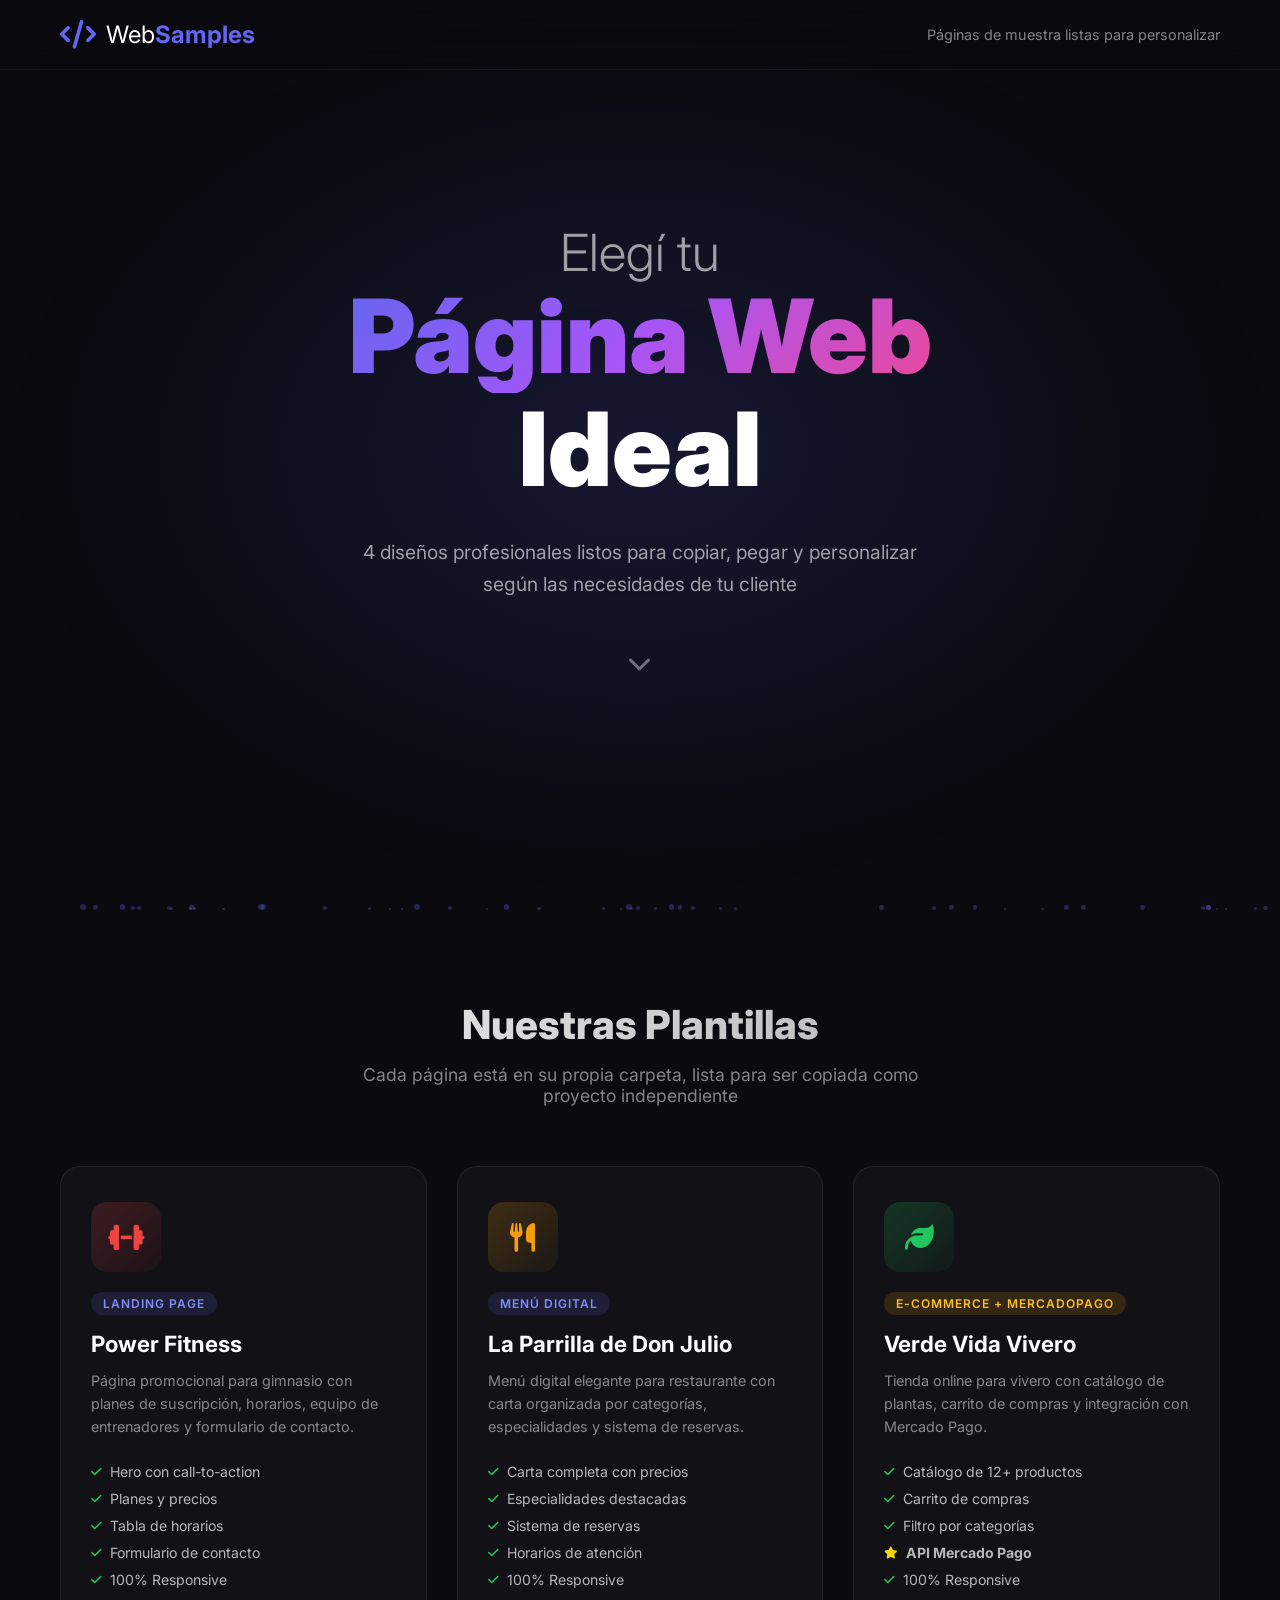
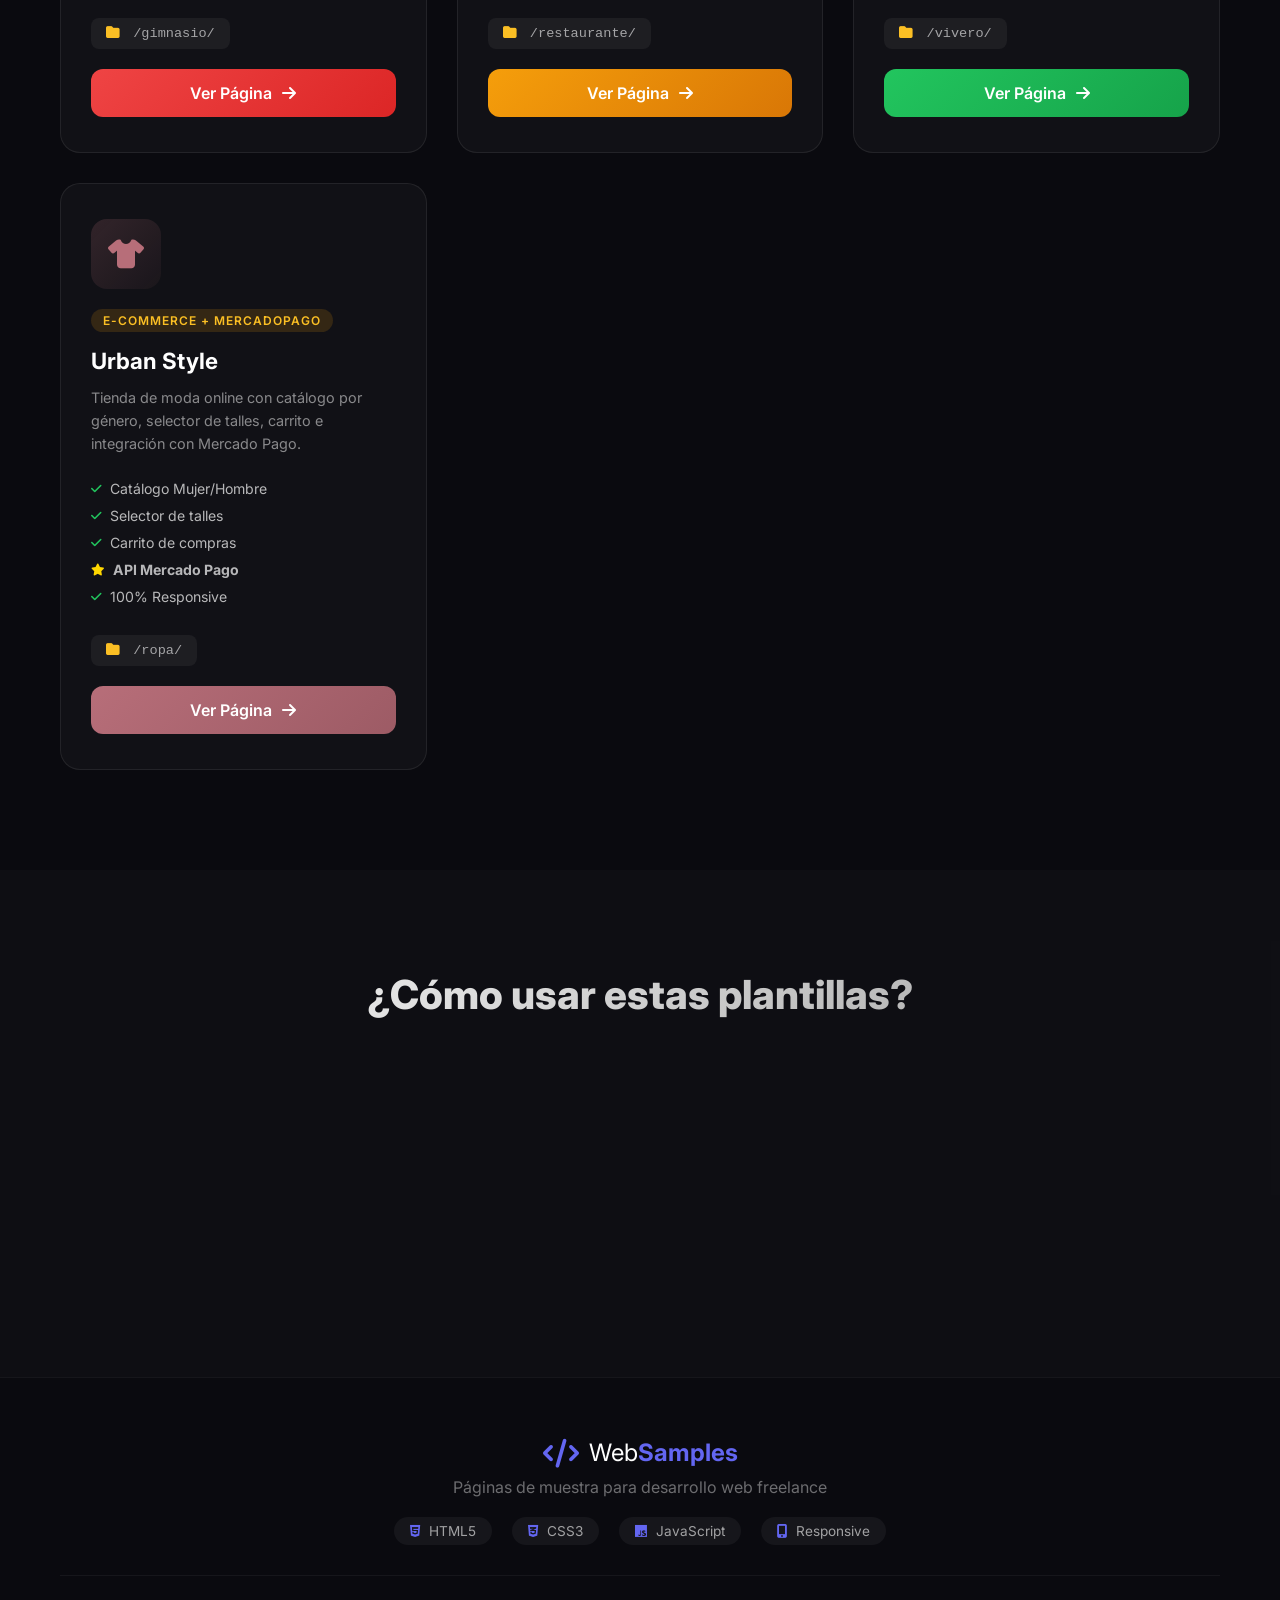
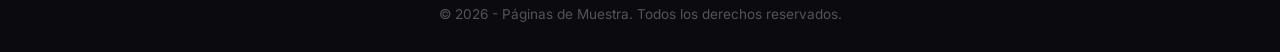
==== index.html @ 3591f4b6 "feat: Coleccion de 4 plantillas web completas (Gimnasio, Restaurante, Vivero y Ropa con Mercado Pago" ====
<!DOCTYPE html>
<html lang="es">
<head>
    <meta charset="UTF-8">
    <meta name="viewport" content="width=device-width, initial-scale=1.0">
    <title>Páginas de Muestra | Portfolio Web</title>
    <link rel="preconnect" href="https://fonts.googleapis.com">
    <link rel="preconnect" href="https://fonts.gstatic.com" crossorigin>
    <link href="https://fonts.googleapis.com/css2?family=Inter:wght@300;400;500;600;700;800;900&display=swap" rel="stylesheet">
    <link rel="stylesheet" href="https://cdnjs.cloudflare.com/ajax/libs/font-awesome/6.5.0/css/all.min.css">
    <link rel="stylesheet" href="css/main.css">
</head>
<body>
    <!-- Partículas de fondo -->
    <div class="particles" id="particles"></div>

    <!-- Header -->
    <header class="header">
        <div class="container">
            <div class="logo">
                <i class="fas fa-code"></i>
                <span>Web<strong>Samples</strong></span>
            </div>
            <p class="tagline">Páginas de muestra listas para personalizar</p>
        </div>
    </header>

    <!-- Hero -->
    <section class="hero">
        <div class="container">
            <h1 class="hero-title">
                <span class="line1">Elegí tu</span>
                <span class="line2">Página Web</span>
                <span class="line3">Ideal</span>
            </h1>
            <p class="hero-subtitle">4 diseños profesionales listos para copiar, pegar y personalizar según las necesidades de tu cliente</p>
            <div class="scroll-indicator">
                <i class="fas fa-chevron-down"></i>
            </div>
        </div>
    </section>

    <!-- Páginas -->
    <section class="pages-section" id="paginas">
        <div class="container">
            <h2 class="section-title">Nuestras Plantillas</h2>
            <p class="section-subtitle">Cada página está en su propia carpeta, lista para ser copiada como proyecto independiente</p>
            
            <div class="pages-grid">
                <!-- Gimnasio -->
                <div class="page-card" data-category="fitness">
                    <div class="card-icon gym-icon">
                        <i class="fas fa-dumbbell"></i>
                    </div>
                    <div class="card-badge">Landing Page</div>
                    <h3>Power Fitness</h3>
                    <p class="card-description">Página promocional para gimnasio con planes de suscripción, horarios, equipo de entrenadores y formulario de contacto.</p>
                    <ul class="card-features">
                        <li><i class="fas fa-check"></i> Hero con call-to-action</li>
                        <li><i class="fas fa-check"></i> Planes y precios</li>
                        <li><i class="fas fa-check"></i> Tabla de horarios</li>
                        <li><i class="fas fa-check"></i> Formulario de contacto</li>
                        <li><i class="fas fa-check"></i> 100% Responsive</li>
                    </ul>
                    <div class="card-folder">
                        <i class="fas fa-folder"></i> /gimnasio/
                    </div>
                    <a href="gimnasio/index.html" class="card-button gym-button">
                        <span>Ver Página</span>
                        <i class="fas fa-arrow-right"></i>
                    </a>
                </div>

                <!-- Restaurante -->
                <div class="page-card" data-category="food">
                    <div class="card-icon restaurant-icon">
                        <i class="fas fa-utensils"></i>
                    </div>
                    <div class="card-badge">Menú Digital</div>
                    <h3>La Parrilla de Don Julio</h3>
                    <p class="card-description">Menú digital elegante para restaurante con carta organizada por categorías, especialidades y sistema de reservas.</p>
                    <ul class="card-features">
                        <li><i class="fas fa-check"></i> Carta completa con precios</li>
                        <li><i class="fas fa-check"></i> Especialidades destacadas</li>
                        <li><i class="fas fa-check"></i> Sistema de reservas</li>
                        <li><i class="fas fa-check"></i> Horarios de atención</li>
                        <li><i class="fas fa-check"></i> 100% Responsive</li>
                    </ul>
                    <div class="card-folder">
                        <i class="fas fa-folder"></i> /restaurante/
                    </div>
                    <a href="restaurante/index.html" class="card-button restaurant-button">
                        <span>Ver Página</span>
                        <i class="fas fa-arrow-right"></i>
                    </a>
                </div>

                <!-- Vivero -->
                <div class="page-card" data-category="ecommerce">
                    <div class="card-icon nursery-icon">
                        <i class="fas fa-leaf"></i>
                    </div>
                    <div class="card-badge badge-special">E-Commerce + MercadoPago</div>
                    <h3>Verde Vida Vivero</h3>
                    <p class="card-description">Tienda online para vivero con catálogo de plantas, carrito de compras y integración con Mercado Pago.</p>
                    <ul class="card-features">
                        <li><i class="fas fa-check"></i> Catálogo de 12+ productos</li>
                        <li><i class="fas fa-check"></i> Carrito de compras</li>
                        <li><i class="fas fa-check"></i> Filtro por categorías</li>
                        <li><i class="fas fa-star" style="color: #FFD700;"></i> <strong>API Mercado Pago</strong></li>
                        <li><i class="fas fa-check"></i> 100% Responsive</li>
                    </ul>
                    <div class="card-folder">
                        <i class="fas fa-folder"></i> /vivero/
                    </div>
                    <a href="vivero/index.html" class="card-button nursery-button">
                        <span>Ver Página</span>
                        <i class="fas fa-arrow-right"></i>
                    </a>
                </div>

                <!-- Ropa -->
                <div class="page-card" data-category="ecommerce">
                    <div class="card-icon clothing-icon">
                        <i class="fas fa-tshirt"></i>
                    </div>
                    <div class="card-badge badge-special">E-Commerce + MercadoPago</div>
                    <h3>Urban Style</h3>
                    <p class="card-description">Tienda de moda online con catálogo por género, selector de talles, carrito e integración con Mercado Pago.</p>
                    <ul class="card-features">
                        <li><i class="fas fa-check"></i> Catálogo Mujer/Hombre</li>
                        <li><i class="fas fa-check"></i> Selector de talles</li>
                        <li><i class="fas fa-check"></i> Carrito de compras</li>
                        <li><i class="fas fa-star" style="color: #FFD700;"></i> <strong>API Mercado Pago</strong></li>
                        <li><i class="fas fa-check"></i> 100% Responsive</li>
                    </ul>
                    <div class="card-folder">
                        <i class="fas fa-folder"></i> /ropa/
                    </div>
                    <a href="ropa/index.html" class="card-button clothing-button">
                        <span>Ver Página</span>
                        <i class="fas fa-arrow-right"></i>
                    </a>
                </div>
            </div>
        </div>
    </section>

    <!-- Info Section -->
    <section class="info-section">
        <div class="container">
            <h2 class="section-title">¿Cómo usar estas plantillas?</h2>
            <div class="steps-grid">
                <div class="step">
                    <div class="step-number">1</div>
                    <h3>Elegí la plantilla</h3>
                    <p>Revisá las 4 opciones y elegí la que mejor se adapte al negocio de tu cliente.</p>
                </div>
                <div class="step">
                    <div class="step-number">2</div>
                    <h3>Copiá la carpeta</h3>
                    <p>Cada página está en su propia carpeta independiente. Copiala a tu proyecto.</p>
                </div>
                <div class="step">
                    <div class="step-number">3</div>
                    <h3>Personalizá</h3>
                    <p>Modificá textos, colores, imágenes y contenido según las necesidades del cliente.</p>
                </div>
                <div class="step">
                    <div class="step-number">4</div>
                    <h3>Publicá</h3>
                    <p>Subí la página a un hosting y ¡listo! Tu cliente ya tiene su sitio web.</p>
                </div>
            </div>
        </div>
    </section>

    <!-- Footer -->
    <footer class="footer">
        <div class="container">
            <div class="footer-content">
                <div class="footer-logo">
                    <i class="fas fa-code"></i>
                    <span>Web<strong>Samples</strong></span>
                </div>
                <p>Páginas de muestra para desarrollo web freelance</p>
                <div class="footer-tech">
                    <span><i class="fab fa-html5"></i> HTML5</span>
                    <span><i class="fab fa-css3-alt"></i> CSS3</span>
                    <span><i class="fab fa-js"></i> JavaScript</span>
                    <span><i class="fas fa-mobile-alt"></i> Responsive</span>
                </div>
            </div>
            <div class="footer-bottom">
                <p>&copy; 2026 - Páginas de Muestra. Todos los derechos reservados.</p>
            </div>
        </div>
    </footer>

    <script>
        // Crear partículas de fondo
        const particlesContainer = document.getElementById('particles');
        for (let i = 0; i < 50; i++) {
            const particle = document.createElement('div');
            particle.classList.add('particle');
            particle.style.left = Math.random() * 100 + '%';
            particle.style.animationDelay = Math.random() * 20 + 's';
            particle.style.animationDuration = (Math.random() * 10 + 10) + 's';
            particle.style.width = particle.style.height = (Math.random() * 4 + 2) + 'px';
            particlesContainer.appendChild(particle);
        }

        // Animación de entrada de las cards
        const observer = new IntersectionObserver((entries) => {
            entries.forEach((entry, index) => {
                if (entry.isIntersecting) {
                    setTimeout(() => {
                        entry.target.classList.add('visible');
                    }, index * 150);
                }
            });
        }, { threshold: 0.1 });

        document.querySelectorAll('.page-card, .step').forEach(el => observer.observe(el));

        // Smooth scroll
        document.querySelector('.scroll-indicator').addEventListener('click', () => {
            document.getElementById('paginas').scrollIntoView({ behavior: 'smooth' });
        });
    </script>
</body>
</html>
---- css/main.css ----
/* ========================================
   MAIN STYLES - Página Principal
   ======================================== */

/* Reset & Base */
*, *::before, *::after {
    margin: 0;
    padding: 0;
    box-sizing: border-box;
}

html {
    scroll-behavior: smooth;
}

body {
    font-family: 'Inter', sans-serif;
    background: #0a0a0f;
    color: #ffffff;
    overflow-x: hidden;
}

.container {
    max-width: 1200px;
    margin: 0 auto;
    padding: 0 20px;
}

/* Partículas */
.particles {
    position: fixed;
    top: 0;
    left: 0;
    width: 100%;
    height: 100%;
    pointer-events: none;
    z-index: 0;
}

.particle {
    position: absolute;
    bottom: -10px;
    background: rgba(99, 102, 241, 0.3);
    border-radius: 50%;
    animation: float-up linear infinite;
}

@keyframes float-up {
    0% {
        transform: translateY(0) rotate(0deg);
        opacity: 0;
    }
    10% {
        opacity: 1;
    }
    90% {
        opacity: 1;
    }
    100% {
        transform: translateY(-100vh) rotate(720deg);
        opacity: 0;
    }
}

/* Header */
.header {
    position: fixed;
    top: 0;
    left: 0;
    width: 100%;
    padding: 20px 0;
    z-index: 100;
    background: rgba(10, 10, 15, 0.8);
    backdrop-filter: blur(20px);
    border-bottom: 1px solid rgba(255, 255, 255, 0.05);
}

.header .container {
    display: flex;
    justify-content: space-between;
    align-items: center;
}

.logo {
    display: flex;
    align-items: center;
    gap: 10px;
    font-size: 1.5rem;
    color: #fff;
}

.logo i {
    color: #6366f1;
    font-size: 1.8rem;
}

.logo strong {
    color: #6366f1;
}

.tagline {
    color: rgba(255, 255, 255, 0.5);
    font-size: 0.9rem;
}

/* Hero */
.hero {
    min-height: 100vh;
    display: flex;
    align-items: center;
    justify-content: center;
    text-align: center;
    position: relative;
    background: radial-gradient(ellipse at center, rgba(99, 102, 241, 0.15) 0%, transparent 70%);
}

.hero-title {
    font-size: clamp(3rem, 8vw, 7rem);
    font-weight: 900;
    line-height: 1.1;
    margin-bottom: 30px;
}

.hero-title .line1 {
    display: block;
    color: rgba(255, 255, 255, 0.6);
    font-weight: 300;
    font-size: 0.5em;
}

.hero-title .line2 {
    display: block;
    background: linear-gradient(135deg, #6366f1, #a855f7, #ec4899);
    -webkit-background-clip: text;
    -webkit-text-fill-color: transparent;
    background-clip: text;
}

.hero-title .line3 {
    display: block;
    color: #ffffff;
}

.hero-subtitle {
    font-size: 1.2rem;
    color: rgba(255, 255, 255, 0.6);
    max-width: 600px;
    margin: 0 auto 50px;
    line-height: 1.7;
}

.scroll-indicator {
    cursor: pointer;
    animation: bounce 2s infinite;
}

.scroll-indicator i {
    font-size: 1.5rem;
    color: rgba(255, 255, 255, 0.4);
    transition: color 0.3s;
}

.scroll-indicator:hover i {
    color: #6366f1;
}

@keyframes bounce {
    0%, 20%, 50%, 80%, 100% { transform: translateY(0); }
    40% { transform: translateY(-15px); }
    60% { transform: translateY(-7px); }
}

/* Section Titles */
.section-title {
    text-align: center;
    font-size: 2.5rem;
    font-weight: 800;
    margin-bottom: 15px;
    background: linear-gradient(135deg, #ffffff, #a0a0a0);
    -webkit-background-clip: text;
    -webkit-text-fill-color: transparent;
    background-clip: text;
}

.section-subtitle {
    text-align: center;
    color: rgba(255, 255, 255, 0.5);
    font-size: 1.1rem;
    margin-bottom: 60px;
    max-width: 600px;
    margin-left: auto;
    margin-right: auto;
}

/* Pages Section */
.pages-section {
    padding: 100px 0;
    position: relative;
    z-index: 1;
}

.pages-grid {
    display: grid;
    grid-template-columns: repeat(auto-fit, minmax(280px, 1fr));
    gap: 30px;
}

/* Page Cards */
.page-card {
    background: rgba(255, 255, 255, 0.03);
    border: 1px solid rgba(255, 255, 255, 0.08);
    border-radius: 20px;
    padding: 35px 30px;
    position: relative;
    overflow: hidden;
    transition: all 0.4s cubic-bezier(0.4, 0, 0.2, 1);
    opacity: 0;
    transform: translateY(40px);
}

.page-card.visible {
    opacity: 1;
    transform: translateY(0);
}

.page-card:hover {
    transform: translateY(-10px);
    border-color: rgba(99, 102, 241, 0.3);
    box-shadow: 0 20px 60px rgba(99, 102, 241, 0.15);
}

.page-card::before {
    content: '';
    position: absolute;
    top: 0;
    left: 0;
    width: 100%;
    height: 3px;
    background: linear-gradient(90deg, transparent, #6366f1, transparent);
    opacity: 0;
    transition: opacity 0.4s;
}

.page-card:hover::before {
    opacity: 1;
}

.card-icon {
    width: 70px;
    height: 70px;
    border-radius: 16px;
    display: flex;
    align-items: center;
    justify-content: center;
    font-size: 1.8rem;
    margin-bottom: 20px;
}

.gym-icon {
    background: linear-gradient(135deg, rgba(239, 68, 68, 0.2), rgba(239, 68, 68, 0.05));
    color: #ef4444;
}

.restaurant-icon {
    background: linear-gradient(135deg, rgba(245, 158, 11, 0.2), rgba(245, 158, 11, 0.05));
    color: #f59e0b;
}

.nursery-icon {
    background: linear-gradient(135deg, rgba(34, 197, 94, 0.2), rgba(34, 197, 94, 0.05));
    color: #22c55e;
}

.clothing-icon {
    background: linear-gradient(135deg, rgba(183, 110, 121, 0.2), rgba(183, 110, 121, 0.05));
    color: #B76E79;
}

.card-badge {
    display: inline-block;
    padding: 4px 12px;
    border-radius: 20px;
    font-size: 0.75rem;
    font-weight: 600;
    text-transform: uppercase;
    letter-spacing: 1px;
    background: rgba(99, 102, 241, 0.15);
    color: #818cf8;
    margin-bottom: 15px;
}

.badge-special {
    background: rgba(245, 158, 11, 0.15);
    color: #fbbf24;
}

.page-card h3 {
    font-size: 1.4rem;
    font-weight: 700;
    margin-bottom: 12px;
}

.card-description {
    color: rgba(255, 255, 255, 0.5);
    font-size: 0.9rem;
    line-height: 1.6;
    margin-bottom: 20px;
}

.card-features {
    list-style: none;
    margin-bottom: 25px;
}

.card-features li {
    padding: 5px 0;
    font-size: 0.88rem;
    color: rgba(255, 255, 255, 0.7);
    display: flex;
    align-items: center;
    gap: 8px;
}

.card-features li i {
    color: #22c55e;
    font-size: 0.75rem;
}

.card-folder {
    background: rgba(255, 255, 255, 0.05);
    border-radius: 8px;
    padding: 8px 15px;
    font-size: 0.85rem;
    font-family: 'Courier New', monospace;
    color: rgba(255, 255, 255, 0.6);
    margin-bottom: 20px;
    display: inline-block;
}

.card-folder i {
    color: #fbbf24;
    margin-right: 5px;
}

.card-button {
    display: flex;
    align-items: center;
    justify-content: center;
    gap: 10px;
    width: 100%;
    padding: 14px;
    border-radius: 12px;
    font-size: 1rem;
    font-weight: 600;
    text-decoration: none;
    color: #fff;
    transition: all 0.3s ease;
    position: relative;
    overflow: hidden;
}

.gym-button {
    background: linear-gradient(135deg, #ef4444, #dc2626);
}

.restaurant-button {
    background: linear-gradient(135deg, #f59e0b, #d97706);
}

.nursery-button {
    background: linear-gradient(135deg, #22c55e, #16a34a);
}

.clothing-button {
    background: linear-gradient(135deg, #B76E79, #9D5B65);
}

.card-button:hover {
    transform: scale(1.03);
    box-shadow: 0 8px 25px rgba(0, 0, 0, 0.3);
}

.card-button i {
    transition: transform 0.3s;
}

.card-button:hover i {
    transform: translateX(5px);
}

/* Info Section */
.info-section {
    padding: 100px 0;
    background: rgba(255, 255, 255, 0.02);
    position: relative;
    z-index: 1;
}

.steps-grid {
    display: grid;
    grid-template-columns: repeat(auto-fit, minmax(240px, 1fr));
    gap: 30px;
}

.step {
    text-align: center;
    padding: 30px 20px;
    opacity: 0;
    transform: translateY(30px);
    transition: all 0.5s ease;
}

.step.visible {
    opacity: 1;
    transform: translateY(0);
}

.step-number {
    width: 60px;
    height: 60px;
    border-radius: 50%;
    background: linear-gradient(135deg, #6366f1, #a855f7);
    display: flex;
    align-items: center;
    justify-content: center;
    font-size: 1.5rem;
    font-weight: 800;
    margin: 0 auto 20px;
}

.step h3 {
    font-size: 1.2rem;
    margin-bottom: 10px;
}

.step p {
    color: rgba(255, 255, 255, 0.5);
    font-size: 0.9rem;
    line-height: 1.6;
}

/* Footer */
.footer {
    padding: 60px 0 30px;
    border-top: 1px solid rgba(255, 255, 255, 0.05);
    position: relative;
    z-index: 1;
}

.footer-content {
    text-align: center;
    margin-bottom: 30px;
}

.footer-logo {
    display: flex;
    align-items: center;
    justify-content: center;
    gap: 10px;
    font-size: 1.5rem;
    margin-bottom: 10px;
}

.footer-logo i {
    color: #6366f1;
    font-size: 1.8rem;
}

.footer-logo strong {
    color: #6366f1;
}

.footer-content > p {
    color: rgba(255, 255, 255, 0.4);
    margin-bottom: 20px;
}

.footer-tech {
    display: flex;
    justify-content: center;
    gap: 20px;
    flex-wrap: wrap;
}

.footer-tech span {
    background: rgba(255, 255, 255, 0.05);
    padding: 6px 16px;
    border-radius: 20px;
    font-size: 0.85rem;
    color: rgba(255, 255, 255, 0.6);
}

.footer-tech span i {
    margin-right: 5px;
    color: #6366f1;
}

.footer-bottom {
    text-align: center;
    padding-top: 30px;
    border-top: 1px solid rgba(255, 255, 255, 0.05);
}

.footer-bottom p {
    color: rgba(255, 255, 255, 0.3);
    font-size: 0.85rem;
}

/* Responsive */
@media (max-width: 768px) {
    .header .container {
        flex-direction: column;
        gap: 5px;
    }

    .tagline {
        font-size: 0.8rem;
    }

    .hero-title {
        font-size: clamp(2.5rem, 10vw, 4rem);
    }

    .hero-subtitle {
        font-size: 1rem;
        padding: 0 20px;
    }

    .pages-grid {
        grid-template-columns: 1fr;
        max-width: 400px;
        margin: 0 auto;
    }

    .steps-grid {
        grid-template-columns: 1fr 1fr;
    }

    .section-title {
        font-size: 2rem;
    }
}

@media (max-width: 480px) {
    .steps-grid {
        grid-template-columns: 1fr;
    }

    .footer-tech {
        gap: 10px;
    }
}
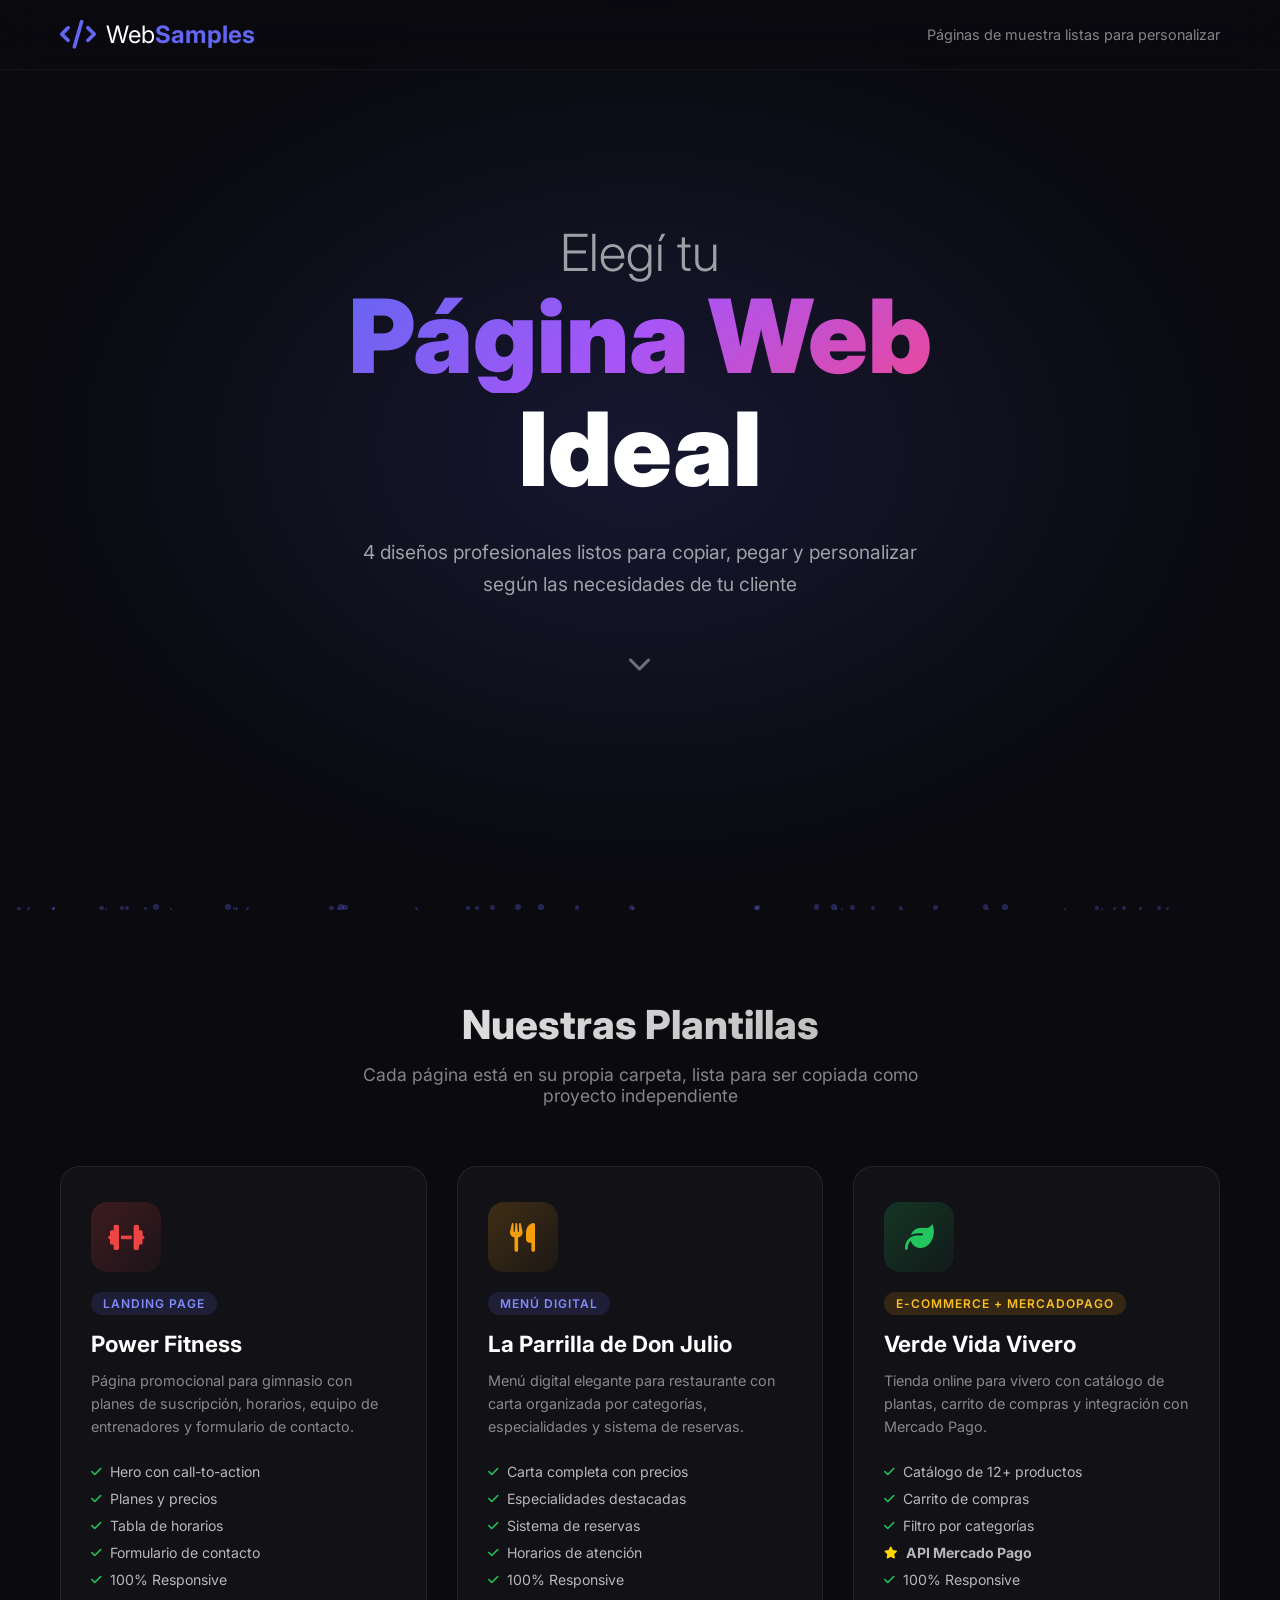
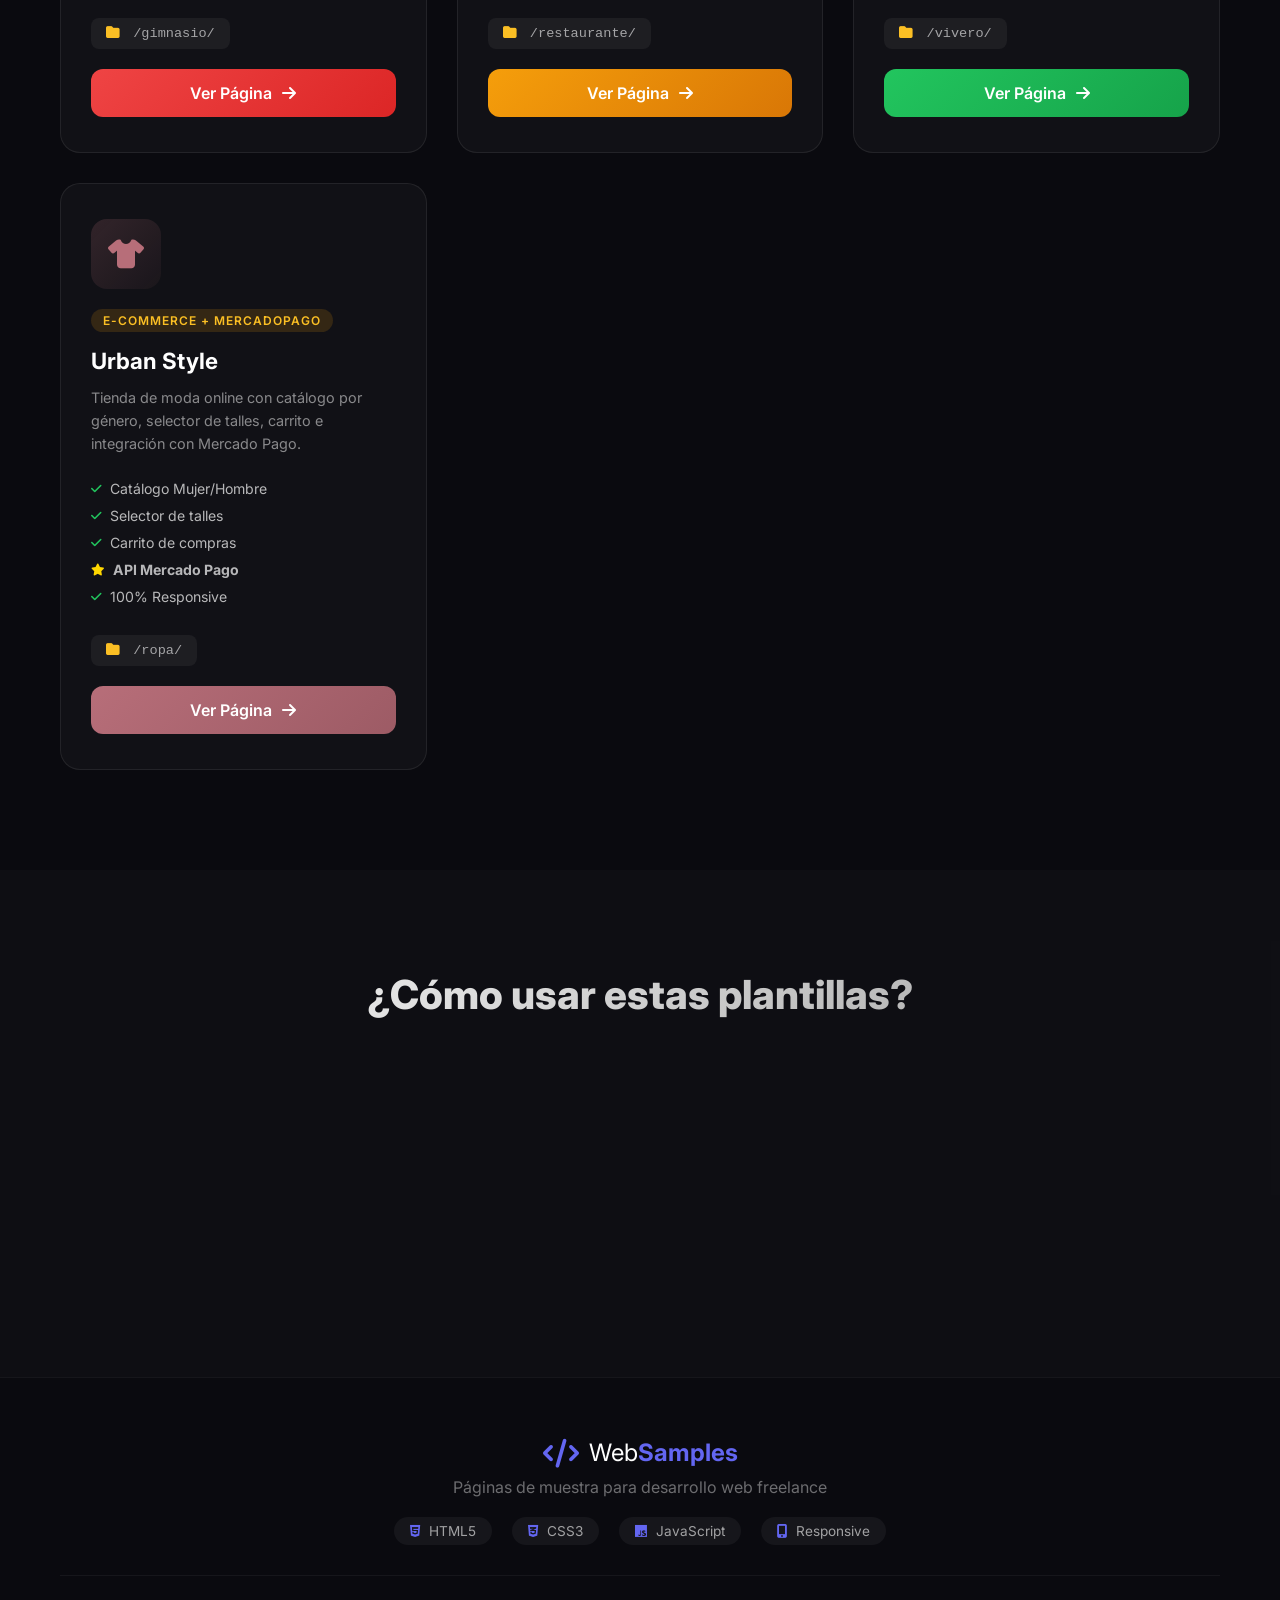
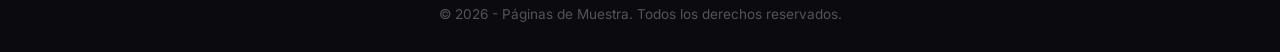
==== commit c54d5c2f: "fix: Normalizar rutas de subdirectorios para carga correcta de estilos en todas las paginas" ====
--- a/index.html
+++ b/index.html
@@ -65,7 +65,7 @@
                     <div class="card-folder">
                         <i class="fas fa-folder"></i> /gimnasio/
                     </div>
-                    <a href="gimnasio/index.html" class="card-button gym-button">
+                    <a href="gimnasio/" class="card-button gym-button">
                         <span>Ver Página</span>
                         <i class="fas fa-arrow-right"></i>
                     </a>
@@ -89,7 +89,7 @@
                     <div class="card-folder">
                         <i class="fas fa-folder"></i> /restaurante/
                     </div>
-                    <a href="restaurante/index.html" class="card-button restaurant-button">
+                    <a href="restaurante/" class="card-button restaurant-button">
                         <span>Ver Página</span>
                         <i class="fas fa-arrow-right"></i>
                     </a>
@@ -113,7 +113,7 @@
                     <div class="card-folder">
                         <i class="fas fa-folder"></i> /vivero/
                     </div>
-                    <a href="vivero/index.html" class="card-button nursery-button">
+                    <a href="vivero/" class="card-button nursery-button">
                         <span>Ver Página</span>
                         <i class="fas fa-arrow-right"></i>
                     </a>
@@ -137,7 +137,7 @@
                     <div class="card-folder">
                         <i class="fas fa-folder"></i> /ropa/
                     </div>
-                    <a href="ropa/index.html" class="card-button clothing-button">
+                    <a href="ropa/" class="card-button clothing-button">
                         <span>Ver Página</span>
                         <i class="fas fa-arrow-right"></i>
                     </a>
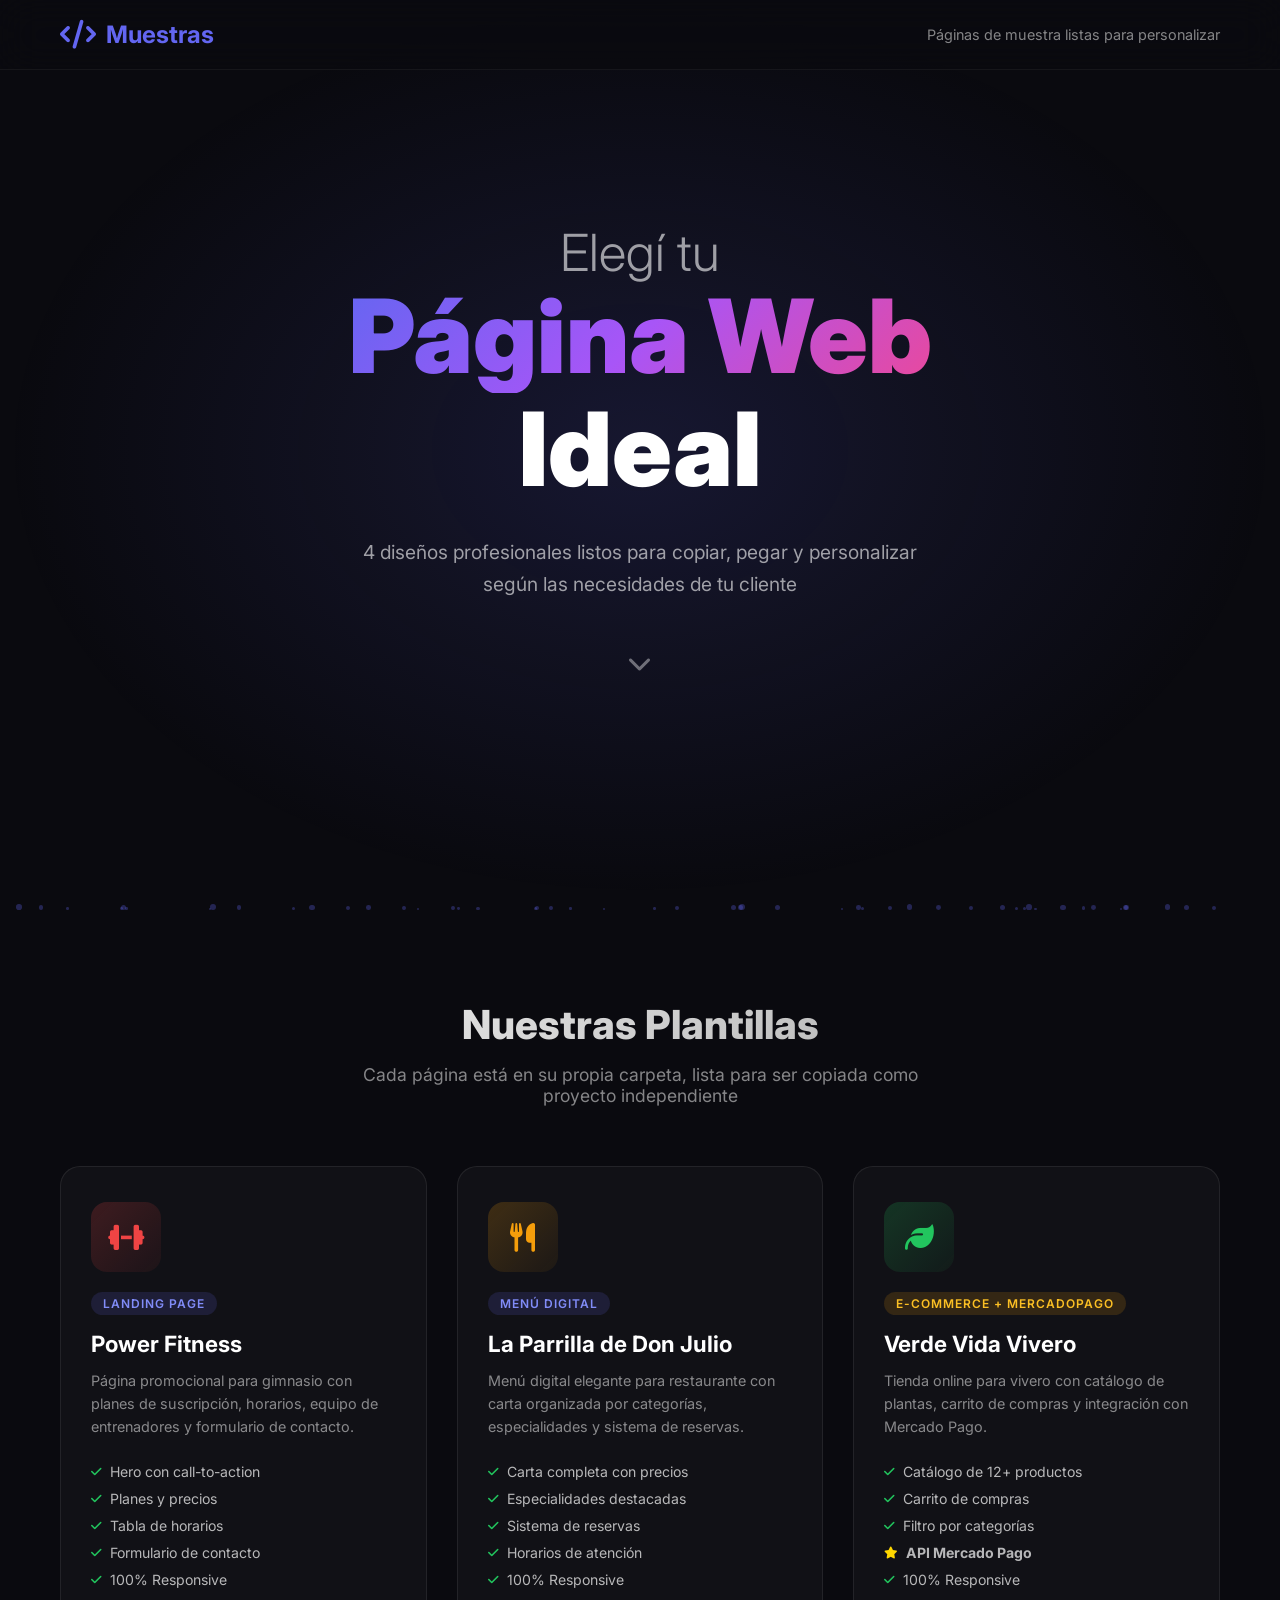
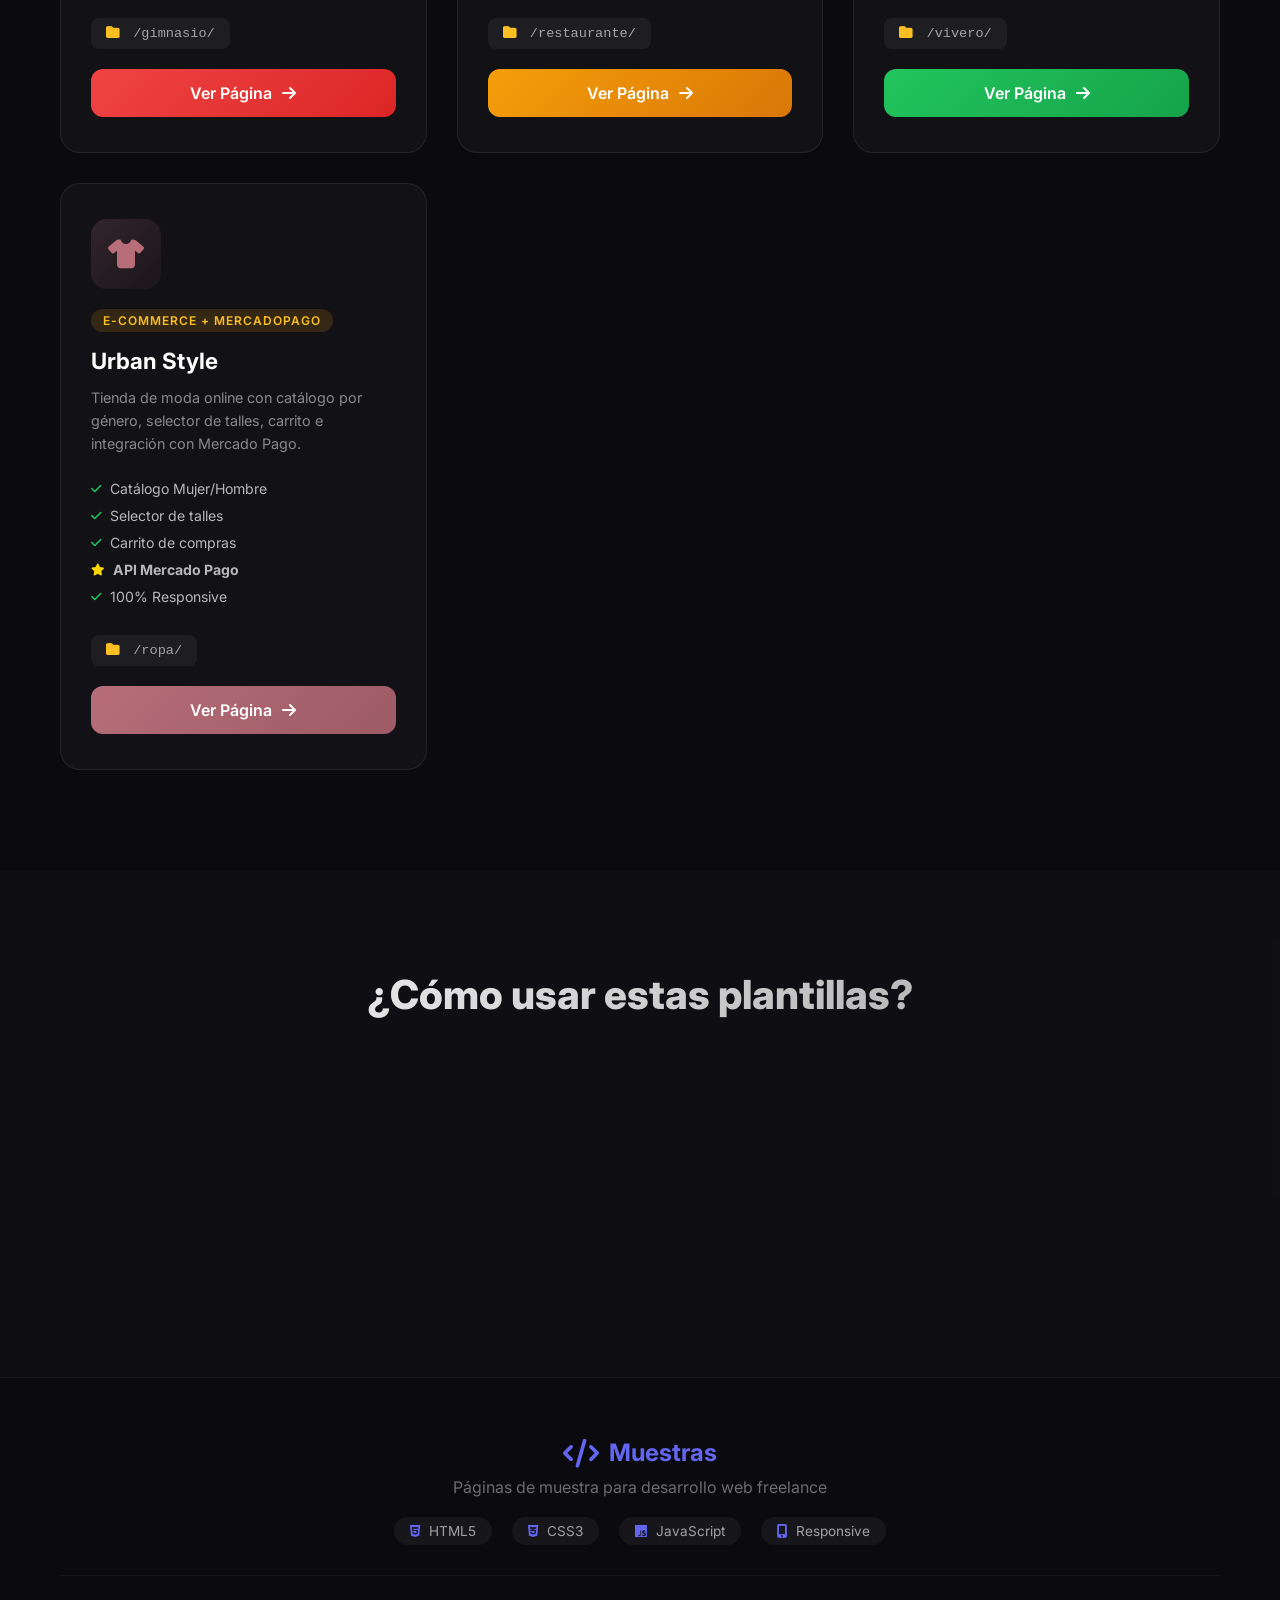
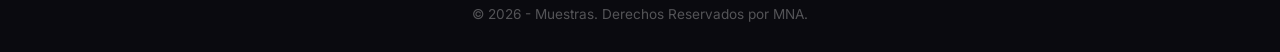
==== commit 380b78c4: "feat: Actualizar branding a Muestras, cambiar ubicaciones a Cordoba y pie de pagina Derechos Reserva" ====
--- a/index.html
+++ b/index.html
@@ -19,7 +19,7 @@
         <div class="container">
             <div class="logo">
                 <i class="fas fa-code"></i>
-                <span>Web<strong>Samples</strong></span>
+                <span><strong>Muestras</strong></span>
             </div>
             <p class="tagline">Páginas de muestra listas para personalizar</p>
         </div>
@@ -181,7 +181,7 @@
             <div class="footer-content">
                 <div class="footer-logo">
                     <i class="fas fa-code"></i>
-                    <span>Web<strong>Samples</strong></span>
+                    <span><strong>Muestras</strong></span>
                 </div>
                 <p>Páginas de muestra para desarrollo web freelance</p>
                 <div class="footer-tech">
@@ -192,7 +192,7 @@
                 </div>
             </div>
             <div class="footer-bottom">
-                <p>&copy; 2026 - Páginas de Muestra. Todos los derechos reservados.</p>
+                <p>&copy; 2026 - Muestras. Derechos Reservados por MNA.</p>
             </div>
         </div>
     </footer>
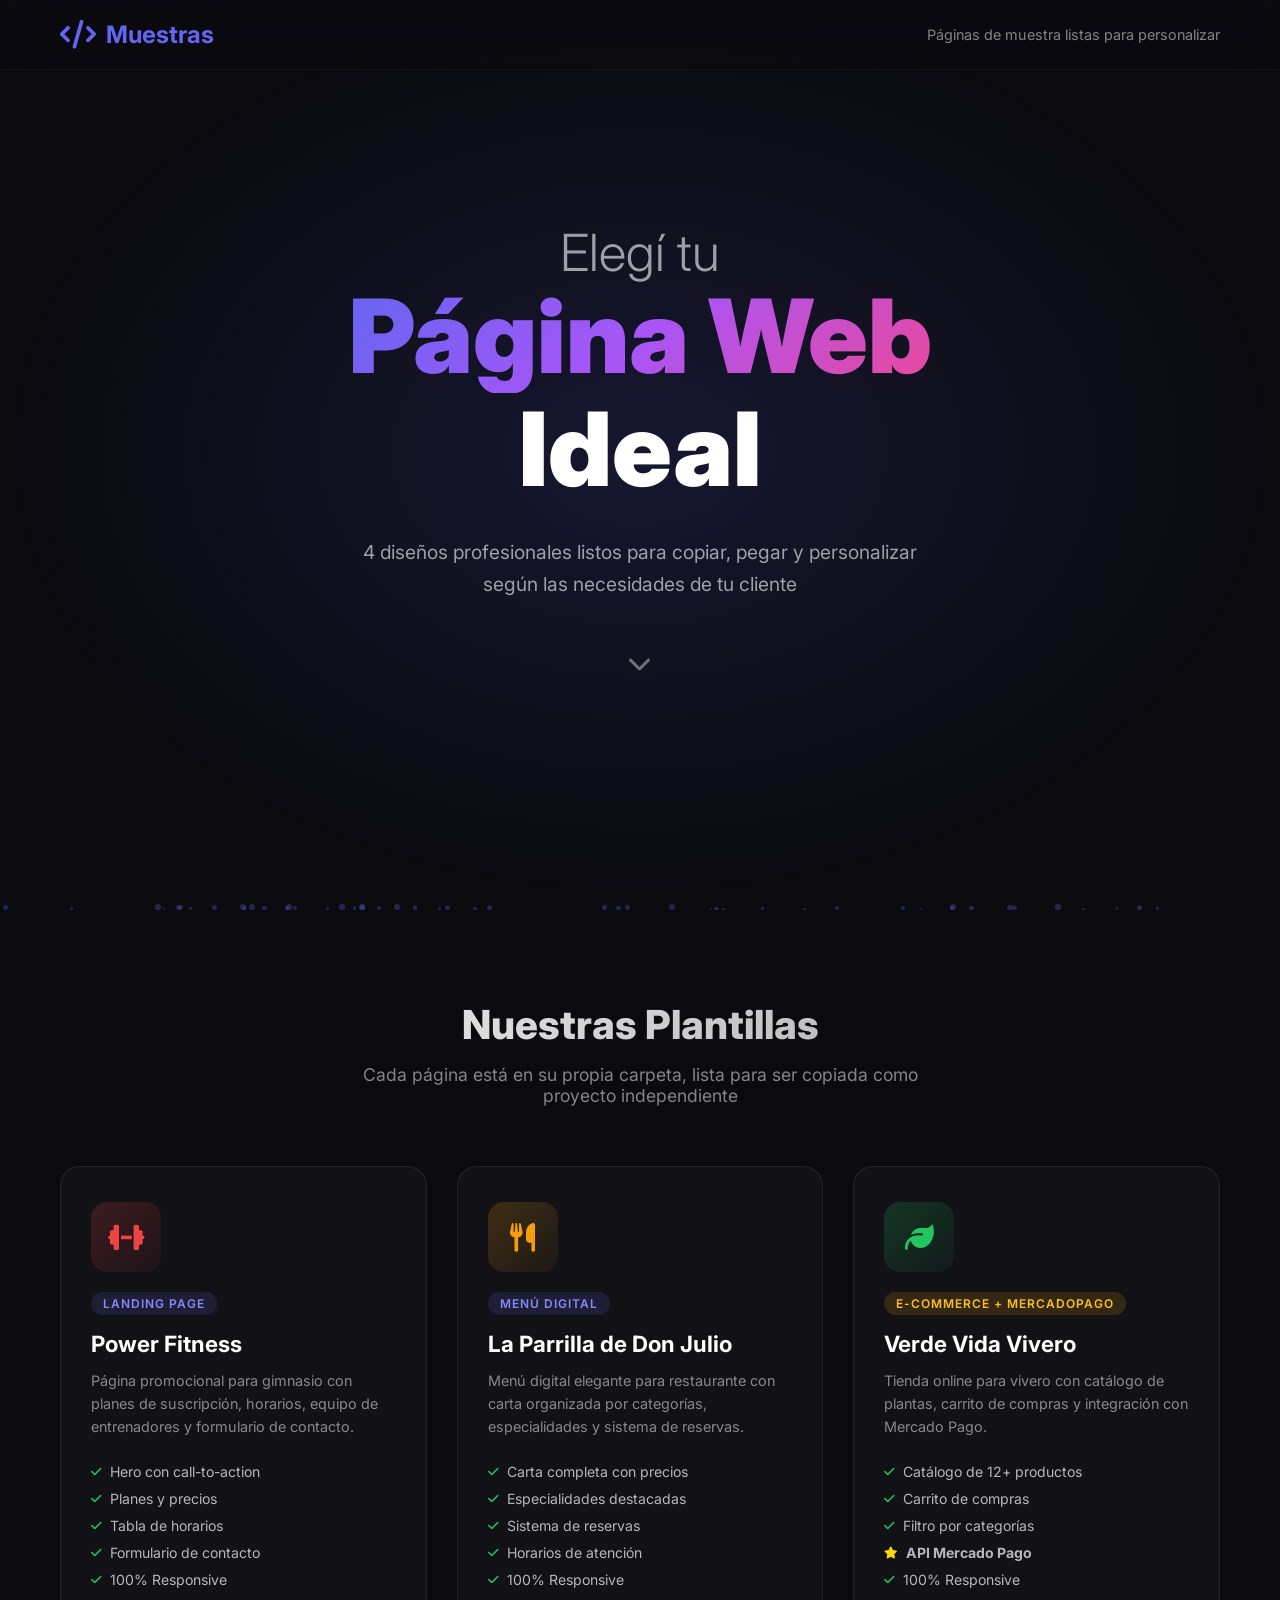
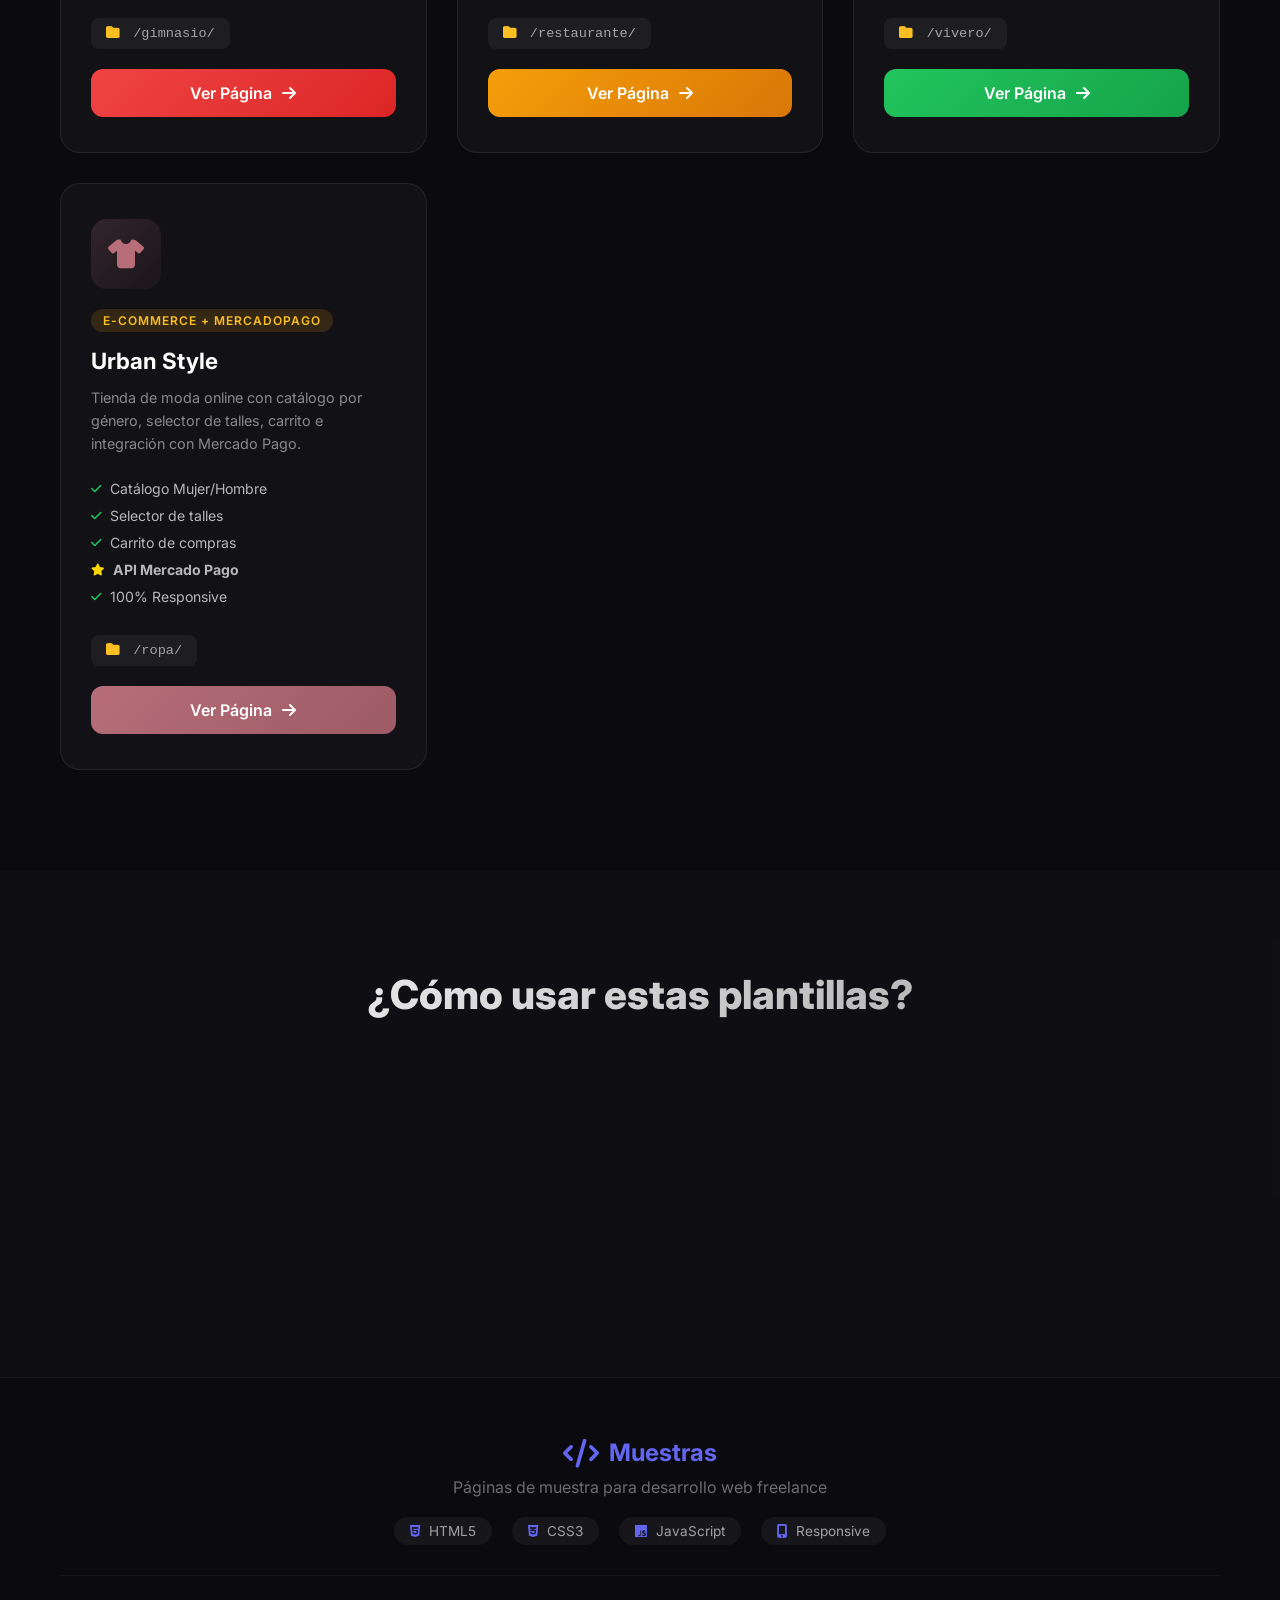
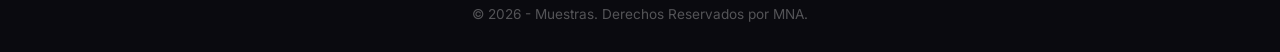
==== commit 8106f332: "fix: Restaurar enlaces a index.html en cada carpeta para navegacion local perfecta" ====
--- a/index.html
+++ b/index.html
@@ -65,7 +65,7 @@
                     <div class="card-folder">
                         <i class="fas fa-folder"></i> /gimnasio/
                     </div>
-                    <a href="gimnasio/" class="card-button gym-button">
+                    <a href="gimnasio/index.html" class="card-button gym-button">
                         <span>Ver Página</span>
                         <i class="fas fa-arrow-right"></i>
                     </a>
@@ -89,7 +89,7 @@
                     <div class="card-folder">
                         <i class="fas fa-folder"></i> /restaurante/
                     </div>
-                    <a href="restaurante/" class="card-button restaurant-button">
+                    <a href="restaurante/index.html" class="card-button restaurant-button">
                         <span>Ver Página</span>
                         <i class="fas fa-arrow-right"></i>
                     </a>
@@ -113,7 +113,7 @@
                     <div class="card-folder">
                         <i class="fas fa-folder"></i> /vivero/
                     </div>
-                    <a href="vivero/" class="card-button nursery-button">
+                    <a href="vivero/index.html" class="card-button nursery-button">
                         <span>Ver Página</span>
                         <i class="fas fa-arrow-right"></i>
                     </a>
@@ -137,7 +137,7 @@
                     <div class="card-folder">
                         <i class="fas fa-folder"></i> /ropa/
                     </div>
-                    <a href="ropa/" class="card-button clothing-button">
+                    <a href="ropa/index.html" class="card-button clothing-button">
                         <span>Ver Página</span>
                         <i class="fas fa-arrow-right"></i>
                     </a>
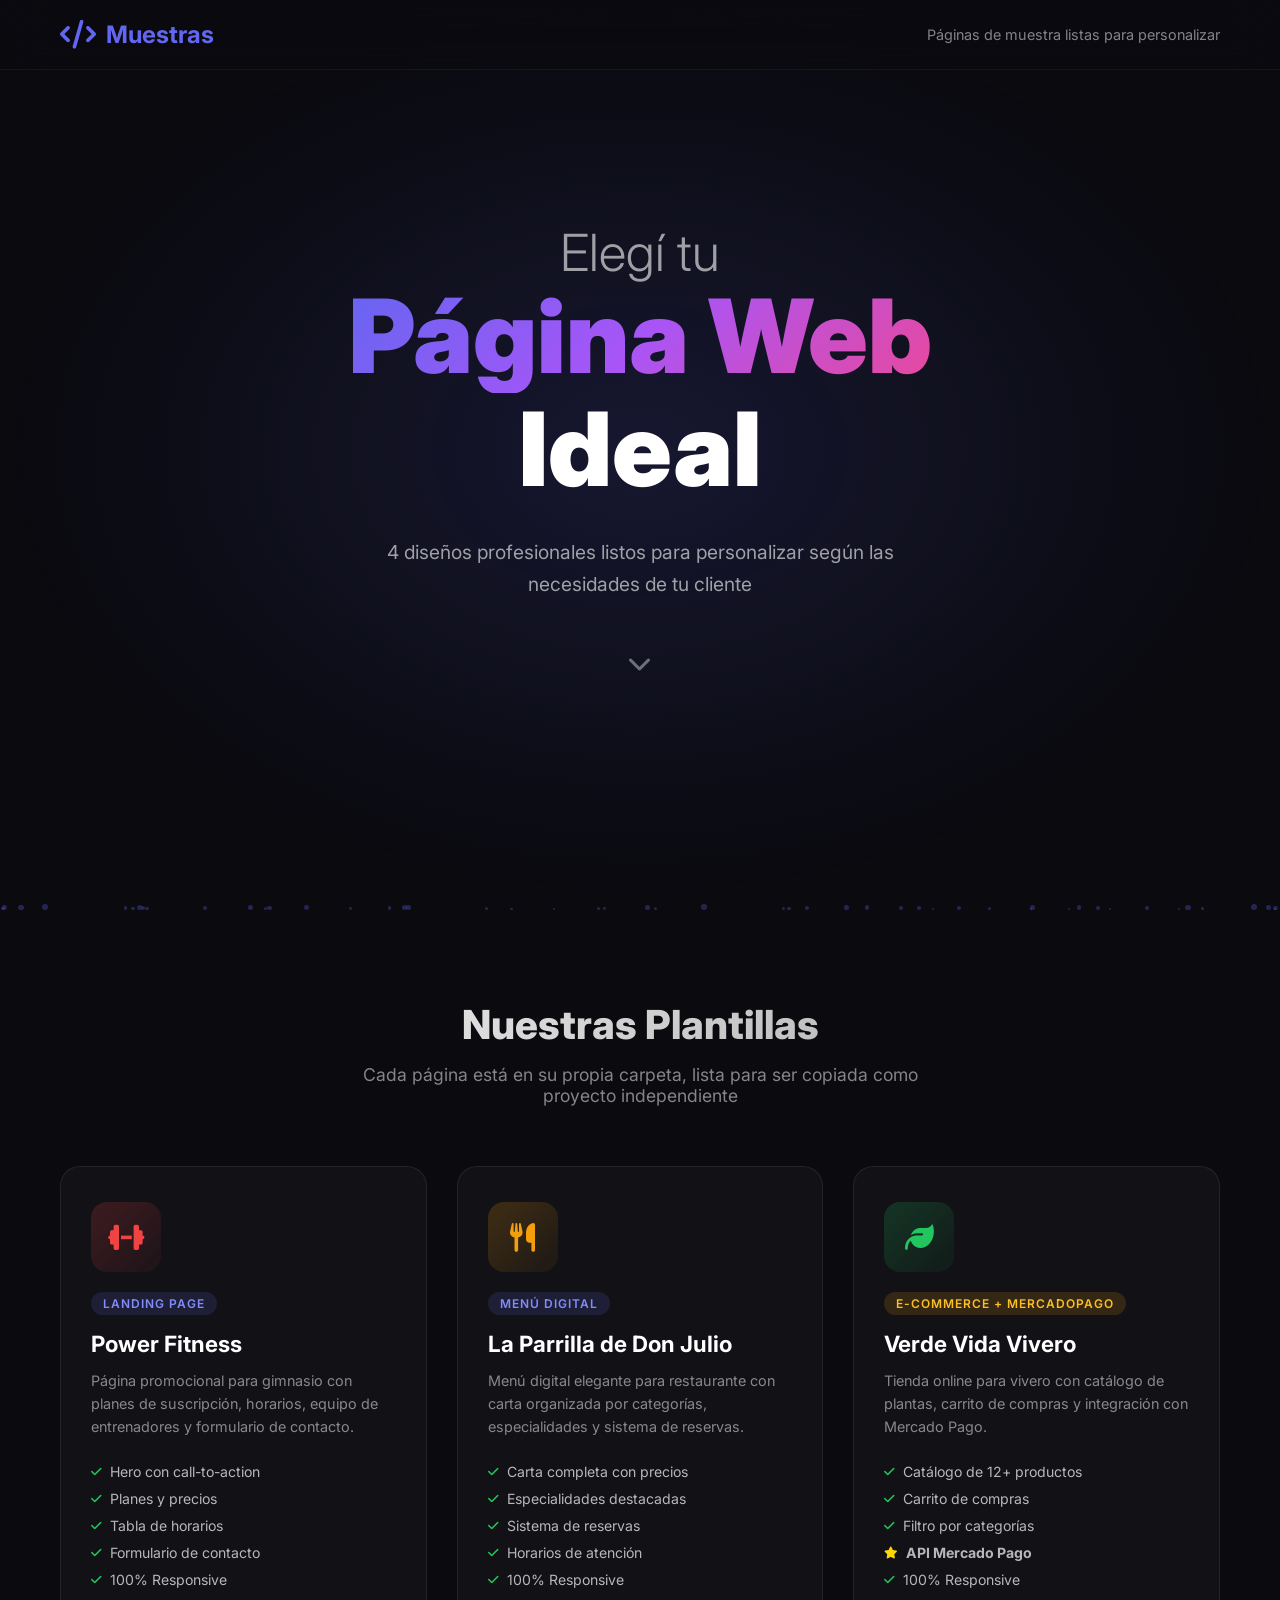
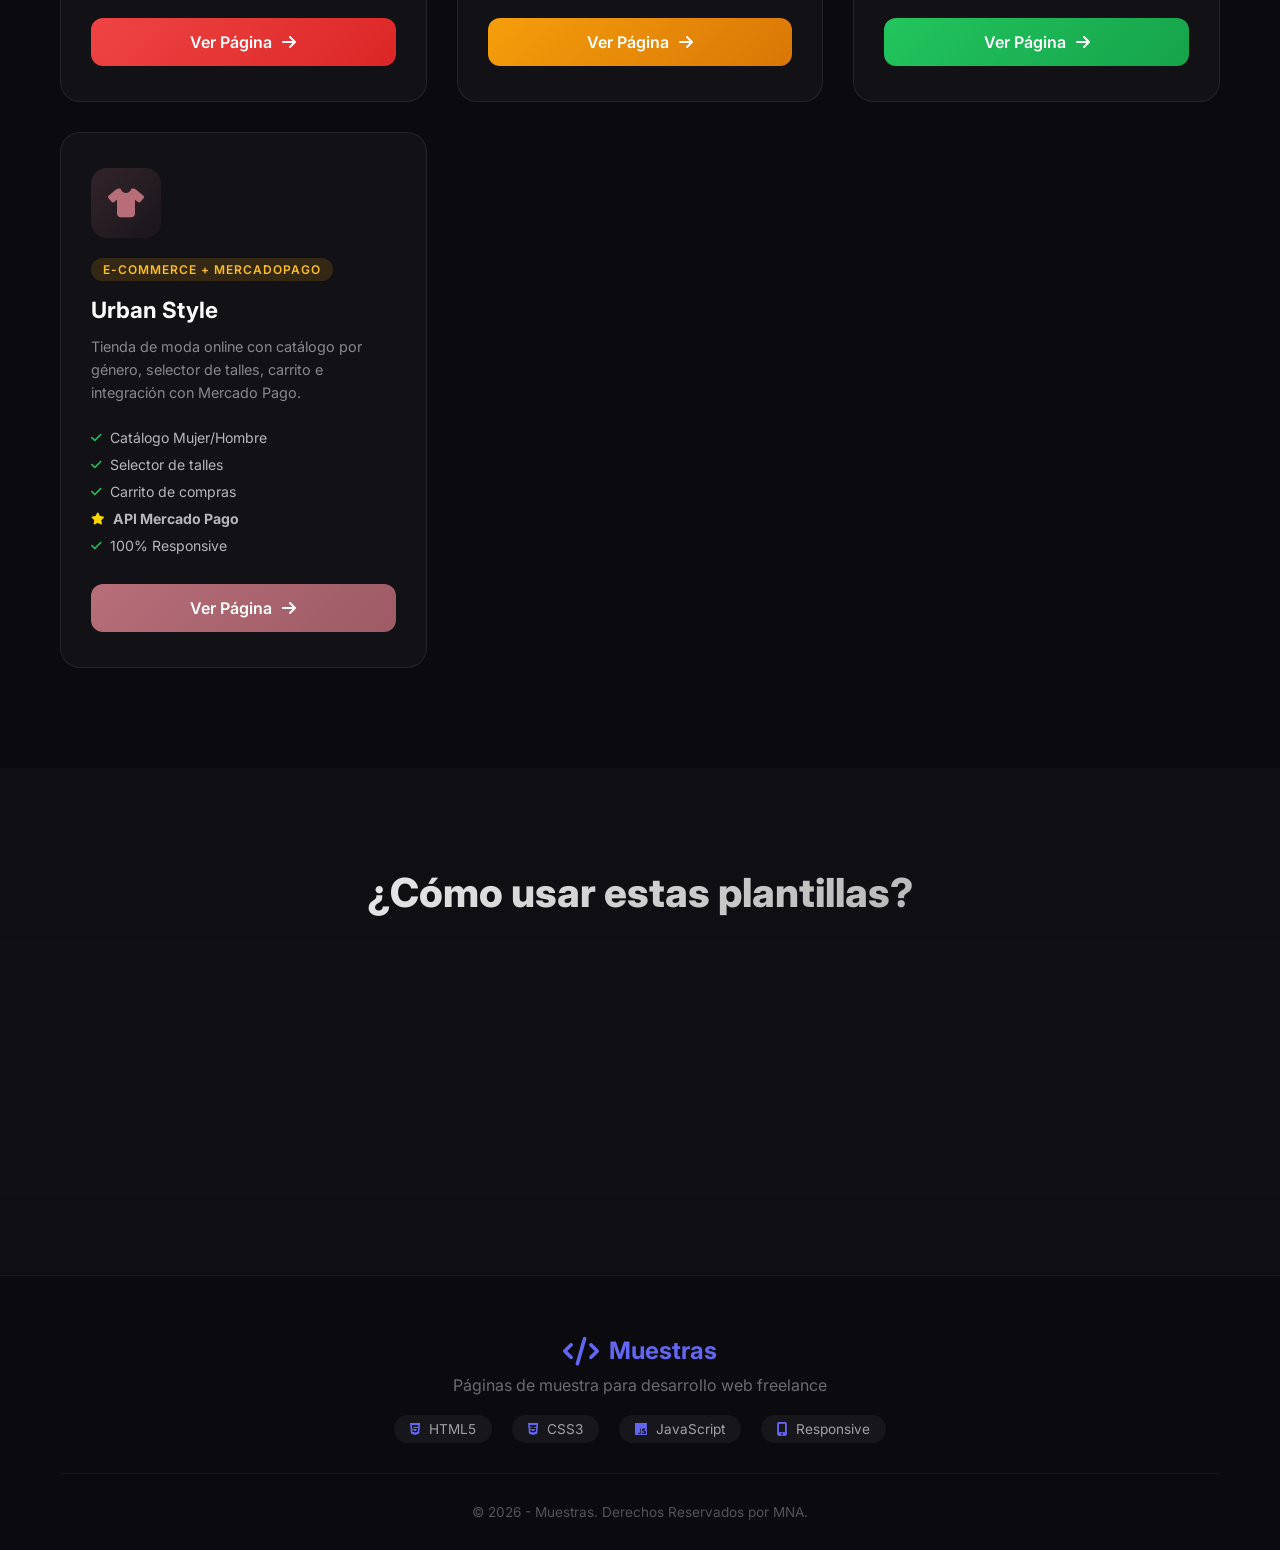
==== commit 649c94b7: "style: Actualizar subtitulo y remover etiquetas de carpetas en pagina principal" ====
--- a/index.html
+++ b/index.html
@@ -33,7 +33,7 @@
                 <span class="line2">Página Web</span>
                 <span class="line3">Ideal</span>
             </h1>
-            <p class="hero-subtitle">4 diseños profesionales listos para copiar, pegar y personalizar según las necesidades de tu cliente</p>
+            <p class="hero-subtitle">4 diseños profesionales listos para personalizar según las necesidades de tu cliente</p>
             <div class="scroll-indicator">
                 <i class="fas fa-chevron-down"></i>
             </div>
@@ -62,9 +62,6 @@
                         <li><i class="fas fa-check"></i> Formulario de contacto</li>
                         <li><i class="fas fa-check"></i> 100% Responsive</li>
                     </ul>
-                    <div class="card-folder">
-                        <i class="fas fa-folder"></i> /gimnasio/
-                    </div>
                     <a href="gimnasio/index.html" class="card-button gym-button">
                         <span>Ver Página</span>
                         <i class="fas fa-arrow-right"></i>
@@ -86,9 +83,6 @@
                         <li><i class="fas fa-check"></i> Horarios de atención</li>
                         <li><i class="fas fa-check"></i> 100% Responsive</li>
                     </ul>
-                    <div class="card-folder">
-                        <i class="fas fa-folder"></i> /restaurante/
-                    </div>
                     <a href="restaurante/index.html" class="card-button restaurant-button">
                         <span>Ver Página</span>
                         <i class="fas fa-arrow-right"></i>
@@ -110,9 +104,6 @@
                         <li><i class="fas fa-star" style="color: #FFD700;"></i> <strong>API Mercado Pago</strong></li>
                         <li><i class="fas fa-check"></i> 100% Responsive</li>
                     </ul>
-                    <div class="card-folder">
-                        <i class="fas fa-folder"></i> /vivero/
-                    </div>
                     <a href="vivero/index.html" class="card-button nursery-button">
                         <span>Ver Página</span>
                         <i class="fas fa-arrow-right"></i>
@@ -134,9 +125,6 @@
                         <li><i class="fas fa-star" style="color: #FFD700;"></i> <strong>API Mercado Pago</strong></li>
                         <li><i class="fas fa-check"></i> 100% Responsive</li>
                     </ul>
-                    <div class="card-folder">
-                        <i class="fas fa-folder"></i> /ropa/
-                    </div>
                     <a href="ropa/index.html" class="card-button clothing-button">
                         <span>Ver Página</span>
                         <i class="fas fa-arrow-right"></i>
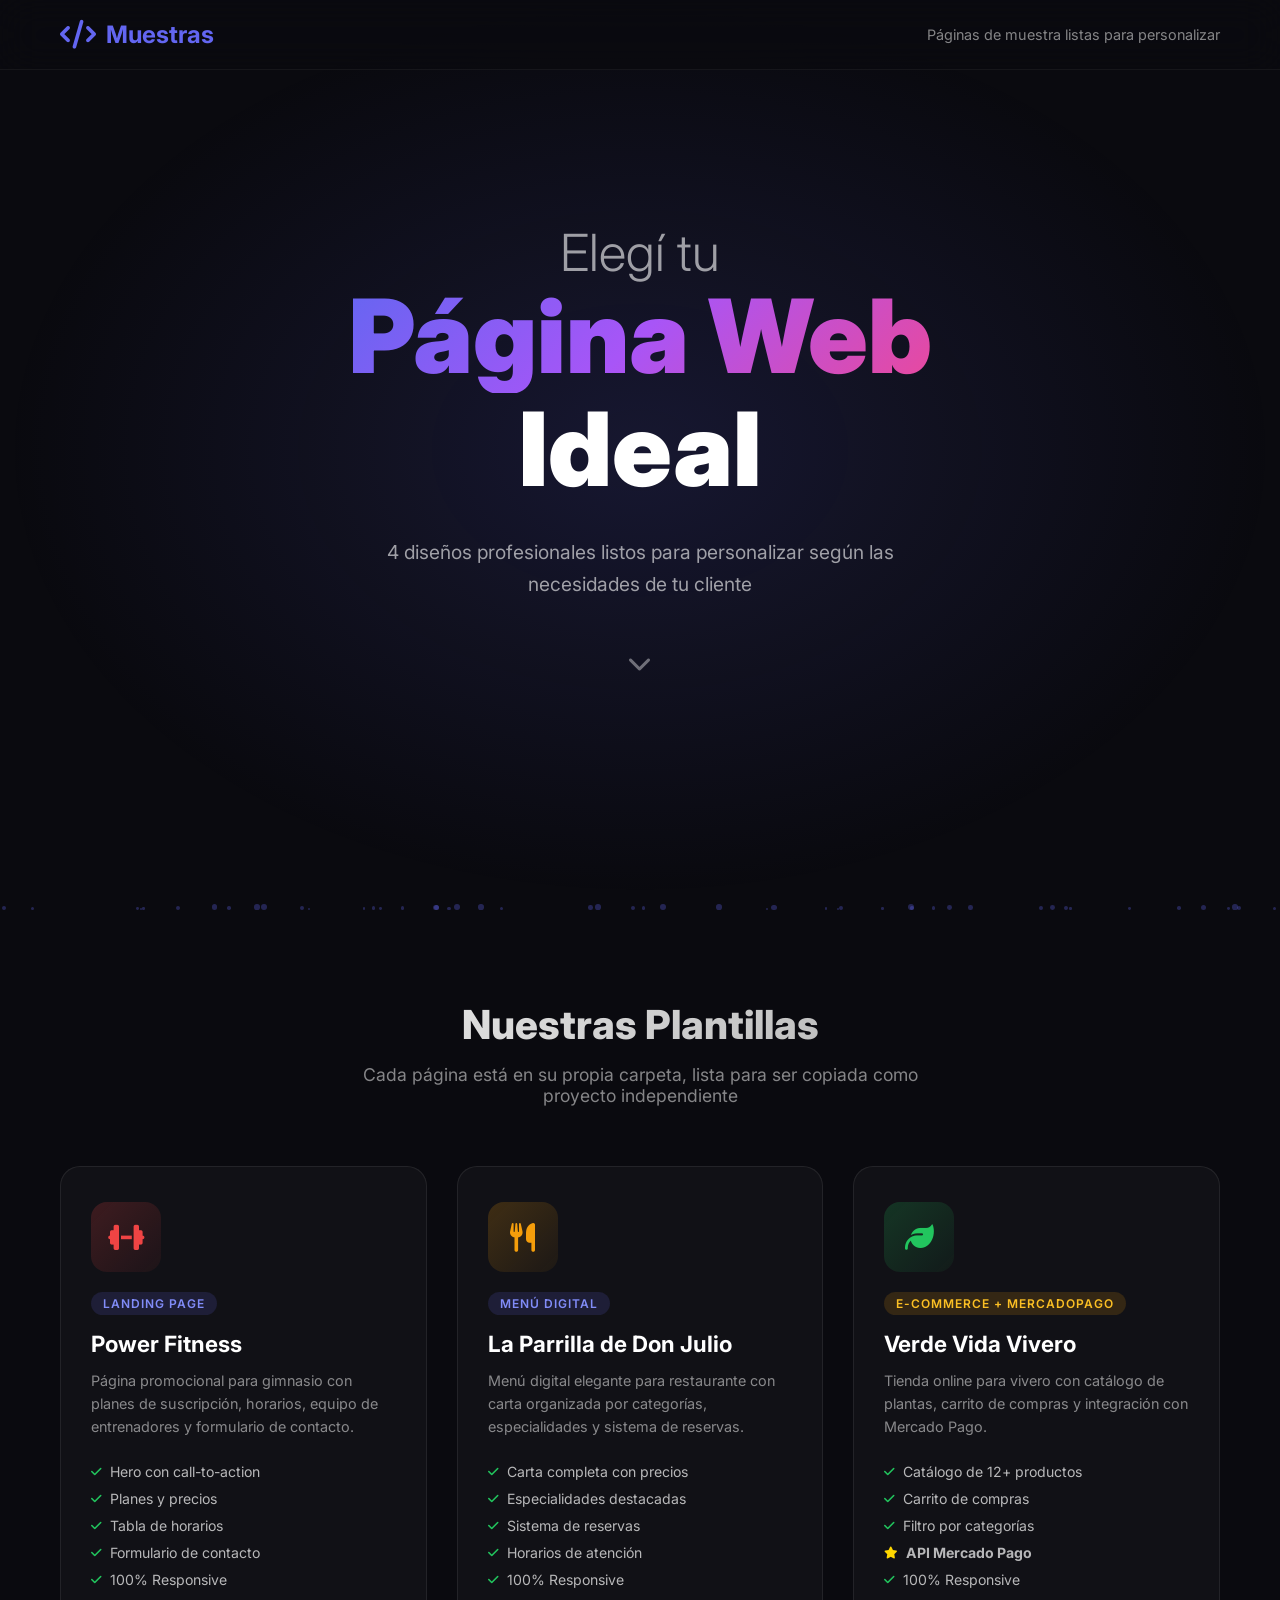
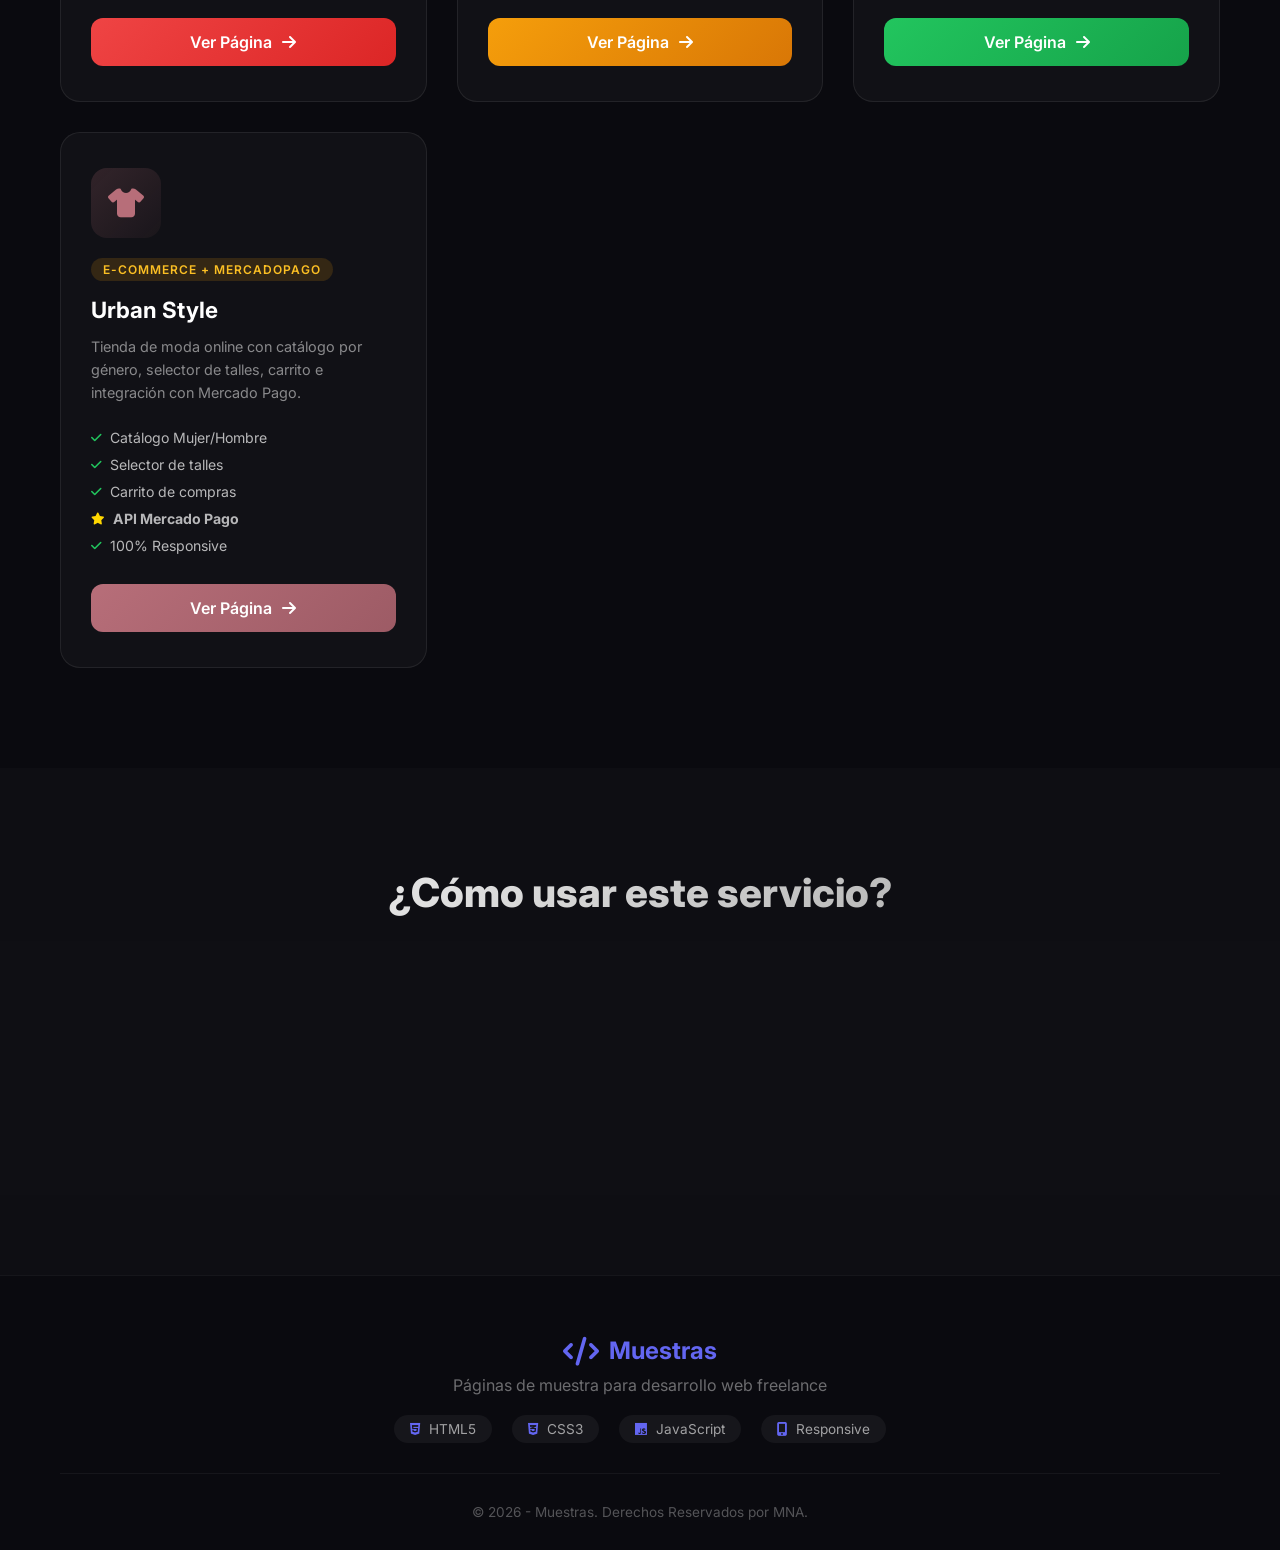
==== commit 65114233: "feat: Actualizar seccion Como usar este servicio con nuevos pasos y descripcion" ====
--- a/index.html
+++ b/index.html
@@ -137,27 +137,27 @@
     <!-- Info Section -->
     <section class="info-section">
         <div class="container">
-            <h2 class="section-title">¿Cómo usar estas plantillas?</h2>
+            <h2 class="section-title">¿Cómo usar este servicio?</h2>
             <div class="steps-grid">
                 <div class="step">
                     <div class="step-number">1</div>
-                    <h3>Elegí la plantilla</h3>
-                    <p>Revisá las 4 opciones y elegí la que mejor se adapte al negocio de tu cliente.</p>
+                    <h3>Elegí el estilo de página</h3>
+                    <p>Revisá las 4 opciones y elegí la que mejor se adapte a tu negocio.</p>
                 </div>
                 <div class="step">
                     <div class="step-number">2</div>
-                    <h3>Copiá la carpeta</h3>
-                    <p>Cada página está en su propia carpeta independiente. Copiala a tu proyecto.</p>
+                    <h3>Comunicate</h3>
+                    <p>Una vez elegido, comunicate por el mail que está en el perfil de Instagram.</p>
                 </div>
                 <div class="step">
                     <div class="step-number">3</div>
-                    <h3>Personalizá</h3>
-                    <p>Modificá textos, colores, imágenes y contenido según las necesidades del cliente.</p>
+                    <h3>Personalización</h3>
+                    <p>Se modifican textos, colores, imágenes y contenido según las necesidades del cliente.</p>
                 </div>
                 <div class="step">
                     <div class="step-number">4</div>
                     <h3>Publicá</h3>
-                    <p>Subí la página a un hosting y ¡listo! Tu cliente ya tiene su sitio web.</p>
+                    <p>La página se publica con el hosting y se le da mantenimiento mensual.</p>
                 </div>
             </div>
         </div>
